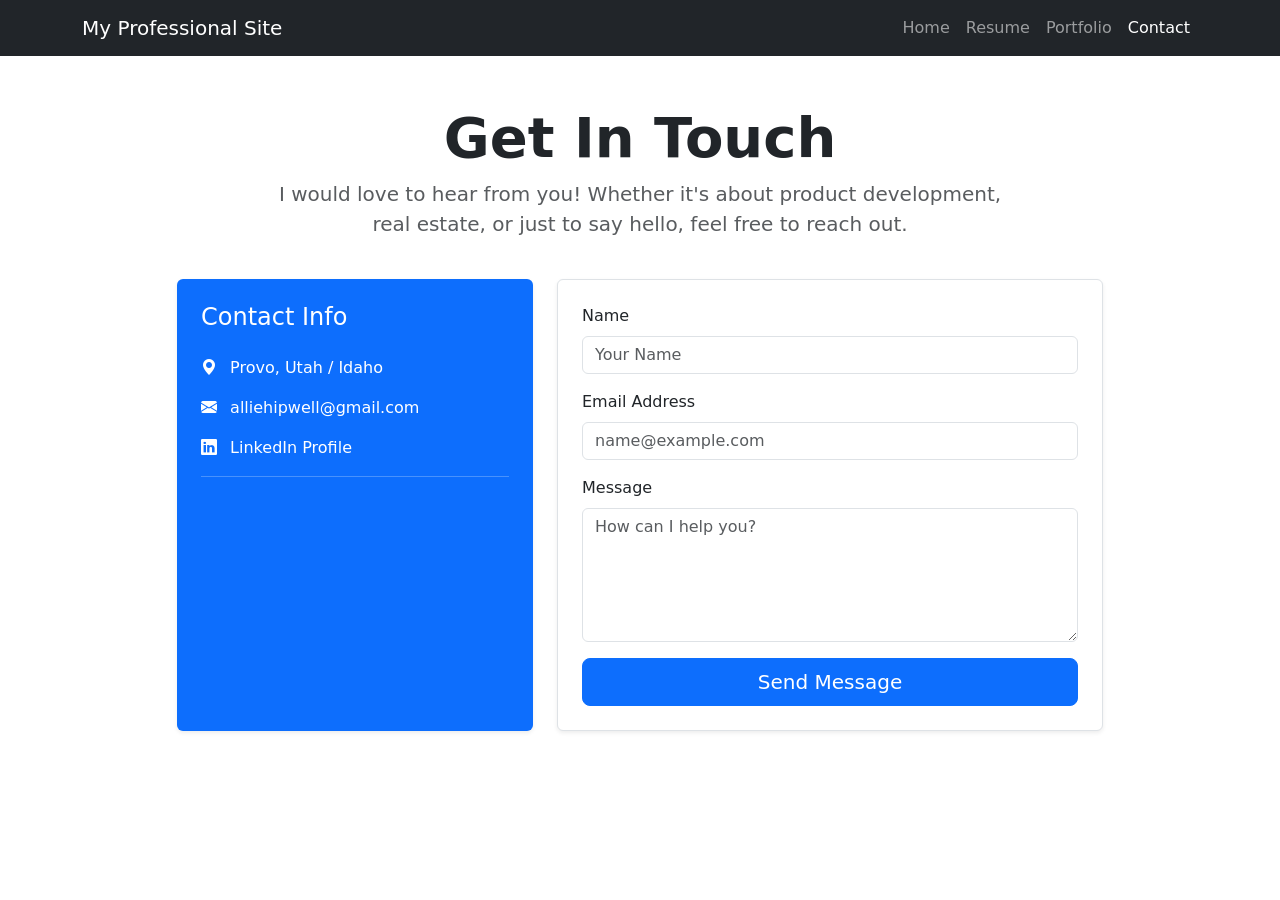
==== contact.html @ 2ff0624f "Add files via upload" ====
<!DOCTYPE html>
<html lang="en">
<head>
    <meta charset="UTF-8">
    <meta name="viewport" content="width=device-width, initial-scale=1.0">
    <title>Allie Hipwell | Portfolio</title> <link href="https://cdn.jsdelivr.net/npm/bootstrap@5.3.0/dist/css/bootstrap.min.css" rel="stylesheet">
    
    <link rel="stylesheet" href="https://cdn.jsdelivr.net/npm/bootstrap-icons@1.11.1/font/bootstrap-icons.css">
    
    <link rel="preconnect" href="https://fonts.googleapis.com">
    <link rel="preconnect" href="https://fonts.gstatic.com" crossorigin>
    <link href="https://fonts.googleapis.com/css2?family=Inter:wght@300;400;600&family=Playfair+Display:ital,wght@0,400..900;1,400..900&display=swap" rel="stylesheet">

    <link rel="stylesheet" href="css/styles.css">
</head>
<body>
    <nav class="navbar navbar-expand-lg navbar-dark bg-dark">
        <div class="container">
            <a class="navbar-brand" href="index.html">My Professional Site</a>
            <button class="navbar-toggler" type="button" data-bs-toggle="collapse" data-bs-target="#navbarNav">
                <span class="navbar-toggler-icon"></span>
            </button>
            <div class="collapse navbar-collapse" id="navbarNav">
                <ul class="navbar-nav ms-auto">
                    <li class="nav-item"><a class="nav-link" href="index.html">Home</a></li>
                    <li class="nav-item"><a class="nav-link" href="resume.html">Resume</a></li>
                    <li class="nav-item"><a class="nav-link" href="portfolio.html">Portfolio</a></li>
                    <li class="nav-item"><a class="nav-link active" href="contact.html">Contact</a></li>
                </ul>
            </div>
        </div>
    </nav>

    <div class="container mt-5">
        <div class="row justify-content-center">
            <div class="col-md-8 text-center mb-4">
                <h1 class="display-4 fw-bold">Get In Touch</h1>
                <p class="lead text-muted">I would love to hear from you! Whether it's about product development, real estate, or just to say hello, feel free to reach out.</p>
            </div>
        </div>

        <div class="row justify-content-center">
            <div class="col-md-4 mb-4">
                <div class="p-4 bg-primary text-white rounded shadow-sm h-100">
                    <h4 class="mb-4">Contact Info</h4>
                    <p><i class="bi bi-geo-alt-fill me-2"></i> Provo, Utah / Idaho</p>
                    <p><i class="bi bi-envelope-fill me-2"></i> alliehipwell@gmail.com</p>
                    <p><i class="bi bi-linkedin me-2"></i> <a href="https://www.linkedin.com/in/allie-hipwell-598624403" class="text-white text-decoration-none" target="_blank">LinkedIn Profile</a></p>
                    <hr class="border-light">
                </div>
            </div>

            <div class="col-md-6 mb-4">
                <div class="p-4 bg-white border rounded shadow-sm">
                    <form>
                        <div class="mb-3">
                            <label for="name" class="form-label">Name</label>
                            <input type="text" class="form-control" id="name" placeholder="Your Name">
                        </div>
                        <div class="mb-3">
                            <label for="email" class="form-label">Email Address</label>
                            <input type="email" class="form-control" id="email" placeholder="name@example.com">
                        </div>
                        <div class="mb-3">
                            <label for="message" class="form-label">Message</label>
                            <textarea class="form-control" id="message" rows="5" placeholder="How can I help you?"></textarea>
                        </div>
                        <div class="d-grid">
                            <button type="submit" class="btn btn-primary btn-lg">Send Message</button>
                        </div>
                    </form>
                </div>
            </div>
        </div>
    </div>

    <script src="https://cdn.jsdelivr.net/npm/bootstrap@5.3.0/dist/js/bootstrap.bundle.min.js"></script>
</body>
</html>
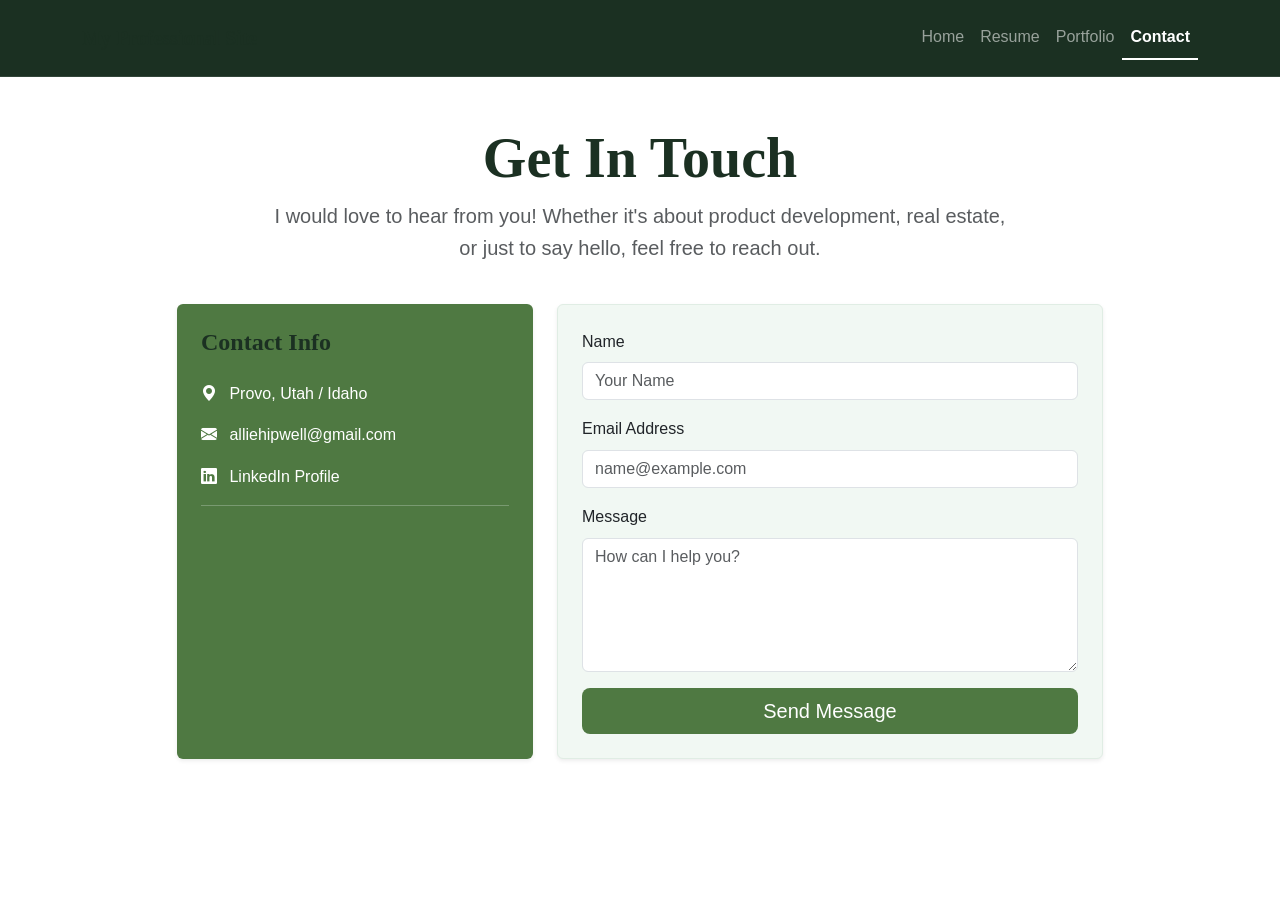
==== commit fee90547: "Update contact.html" ====
--- a/contact.html
+++ b/contact.html
@@ -11,7 +11,7 @@
     <link rel="preconnect" href="https://fonts.gstatic.com" crossorigin>
     <link href="https://fonts.googleapis.com/css2?family=Inter:wght@300;400;600&family=Playfair+Display:ital,wght@0,400..900;1,400..900&display=swap" rel="stylesheet">
 
-    <link rel="stylesheet" href="css/styles.css">
+    <link rel="stylesheet" href="styles.css">
 </head>
 <body>
     <nav class="navbar navbar-expand-lg navbar-dark bg-dark">
@@ -76,4 +76,4 @@
 
     <script src="https://cdn.jsdelivr.net/npm/bootstrap@5.3.0/dist/js/bootstrap.bundle.min.js"></script>
 </body>
-</html>+</html>
--- a/styles.css
+++ b/styles.css
@@ -0,0 +1,105 @@
+/* ALLIE'S UNIFORM GREEN DESIGN SYSTEM - FINAL VERSION */
+
+:root {
+    --green-forest: #1b3022; 
+    --green-moss: #4f7942;   
+    --green-mint: #f1f8f3;   
+    
+    --font-heading: 'Playfair Display', serif;
+    --font-body: 'Inter', sans-serif;
+}
+
+/* --- 1. UNIFORM HEADERS --- */
+h1, h2, h3, h4, h5, h6, 
+.navbar-brand, 
+.display-4, .display-3,
+.display-1 {
+    font-family: var(--font-heading) !important;
+    font-weight: 700 !important;
+    color: var(--green-forest);
+}
+
+/* Force hero section text to be white */
+.text-white h1, .text-white p, .text-white .lead {
+    color: #ffffff !important;
+}
+
+/* --- 2. UNIFORM BODY TEXT --- */
+html, body, p, li, a, span, label, input, textarea, .lead, .nav-link, .badge {
+    font-family: var(--font-body) !important;
+    line-height: 1.6;
+}
+
+/* --- 3. COLORS & LAYOUT --- */
+
+/* Navbar & Dark Sections */
+.bg-dark, .navbar-dark {
+    background-color: var(--green-forest) !important;
+}
+
+.navbar {
+    padding: 1rem 0;
+    backdrop-filter: blur(10px);
+    border-bottom: 1px solid rgba(255,255,255,0.1);
+}
+
+/* Contact Info Box & Buttons */
+.bg-primary, .btn-primary {
+    background-color: var(--green-moss) !important;
+    border: none !important;
+}
+
+/* Custom outlined button for the Hero section */
+.btn-outline-light {
+    border: 2px solid #ffffff !important;
+    color: #ffffff !important;
+    font-family: var(--font-body);
+}
+
+.btn-outline-light:hover {
+    background-color: #ffffff !important;
+    color: var(--green-forest) !important;
+}
+
+.bg-primary a, .bg-primary p, .bg-primary i {
+    color: #ffffff !important;
+}
+
+/* Soft Mint Sections */
+.bg-light, .bg-white.p-4.rounded.shadow-sm, .card, .rounded-4 {
+    background-color: var(--green-mint) !important;
+    border: 1px solid #e0ede4 !important;
+}
+
+/* Accents & Icons */
+.text-primary, i[class^="bi-"] {
+    color: var(--green-moss) !important;
+}
+
+/* --- 4. ANIMATIONS & INTERACTION --- */
+
+/* Button Hover Effects */
+.btn {
+    transition: all 0.3s cubic-bezier(.25,.8,.25,1) !important;
+}
+.btn:hover {
+    transform: translateY(-3px);
+    box-shadow: 0 10px 20px rgba(0,0,0,0.1) !important;
+}
+
+/* Fact Card Hover Effects */
+.rounded-4 {
+    transition: all 0.3s ease;
+}
+.rounded-4:hover {
+    transform: scale(1.05);
+    background-color: #ffffff !important;
+    border-color: var(--green-moss) !important;
+    box-shadow: 0 15px 30px rgba(0,0,0,0.05);
+}
+
+/* Navbar active state */
+.navbar-dark .navbar-nav .nav-link.active {
+    font-weight: 600;
+    border-bottom: 2px solid #fff;
+}
